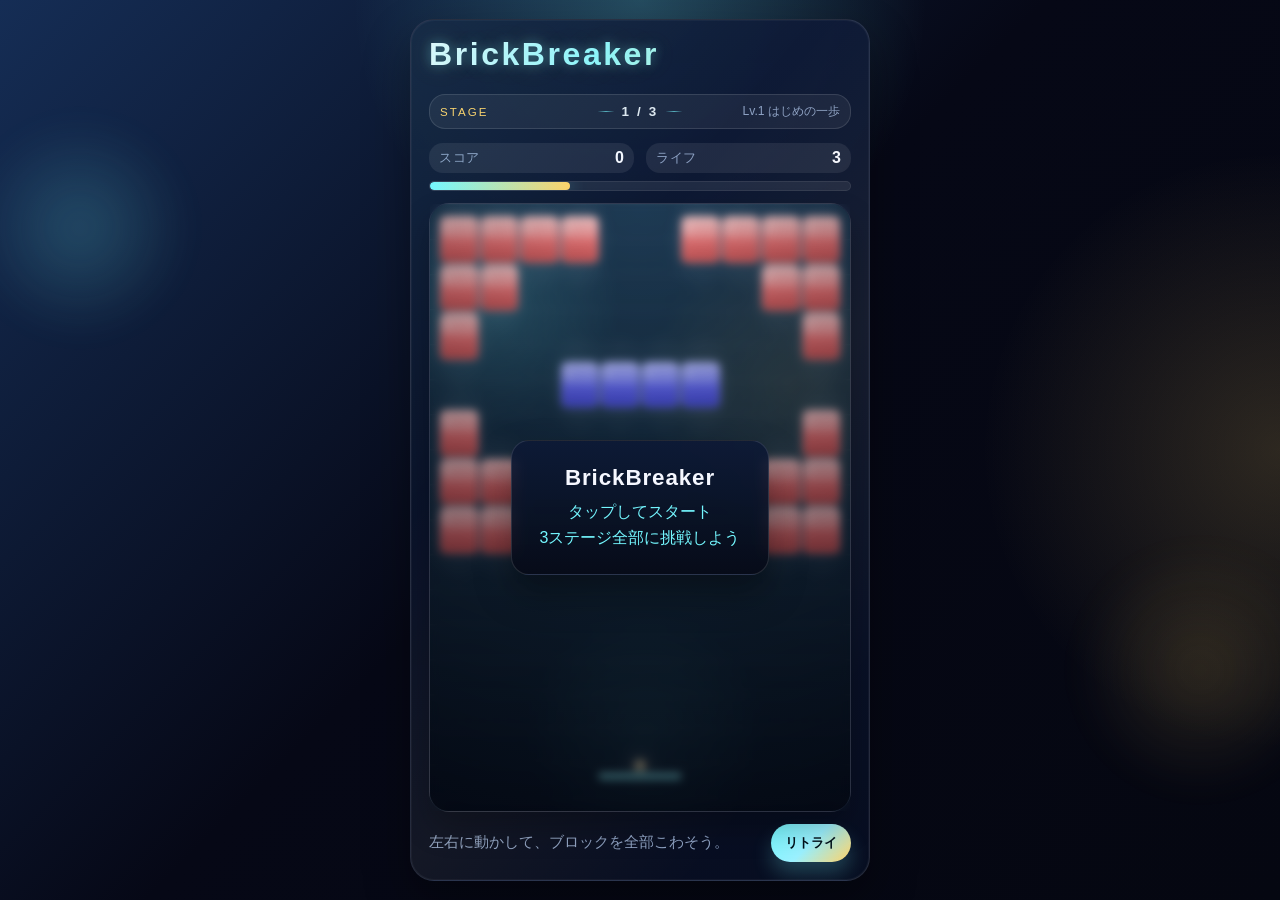
==== BrickBreaker/index.html @ 9001b2fe "Initial commit" ====
<!DOCTYPE html>
<!--
  このファイルは、ゲームの見た目を組み立てる土台です。
  HTMLは「何を画面に出すか」を決める役割があり、
  ここではタイトル、点数、キャンバス、スタート画面、ボタンを配置しています。
-->
<html lang="ja">
  <head>
    <!-- 文字コードを日本語向けに設定します。 -->
    <meta charset="UTF-8" />
    <!-- スマートフォンで見たときに画面サイズに合わせて表示するための設定です。 -->
    <meta name="viewport" content="width=device-width, initial-scale=1.0, maximum-scale=1.0, user-scalable=no" />
    <meta name="theme-color" content="#1c2541" />
    <title>BrickBreaker</title>
    <!-- 見た目を整える CSS を読み込みます。 -->
    <link rel="stylesheet" href="css/styles.css" />
    <link rel="manifest" href="manifest.webmanifest" />
    <link rel="icon" href="icons/icon.svg" type="image/svg+xml" />
  </head>
  <body>
    <!--
      全体のレイアウトをまとめるためのコンテナです。
      画面の中央にゲームカードが表示されるようにしています。
    -->
    <main class="app-shell">
      <!--
        ゲーム本体を囲むカードです。
        ここに HUD（点数や残機）とキャンバスを並べます。
      -->
      <section class="game-card">
        <header class="game-header">
          <div class="title-block">
            <h1>BrickBreaker</h1>
            <p class="subtitle"></p>
            <div class="stage-card" aria-live="polite">
              <span class="stage-label">STAGE</span>
              <strong id="stageBadge">1 / 3</strong>
              <span id="stageName">準備中</span>
            </div>
          </div>
          <button id="installBtn" class="install-btn" type="button" hidden>アプリとして保存</button>
        </header>

        <!-- 得点と残機を表示する部分です。 -->
        <div class="hud">
          <div class="stat">
            <span>スコア</span>
            <!-- JavaScript から中身を更新するための ID です。aria-live で得点変化を読み上げさせます。 -->
            <strong id="score" aria-live="polite">0</strong>
          </div>
          <div class="stat">
            <span>ライフ</span>
            <strong id="lives" aria-live="polite">3</strong>
          </div>
        </div>

        <div class="stage-progress" aria-hidden="true">
          <div id="stageProgress" class="stage-progress-fill"></div>
        </div>

        <!--
          ゲーム画面そのものです。
          Canvas は JavaScript で絵を描くための場所です。
        -->
        <div class="canvas-wrap">
          <!-- 実際のゲーム描画先です。幅と高さを指定しています。 -->
          <canvas id="gameCanvas" width="360" height="520"></canvas>
          <!--
            ゲーム開始前やゲームオーバー時に表示するオーバーレイです。
            ここに「タップしてスタート」などのメッセージを出します。
          -->
          <div id="overlay" class="overlay">
            <div class="overlay-card">
              <h1>BrickBreaker</h1>
              <p id="overlayText" aria-live="assertive">タップしてスタート</p>
            </div>
          </div>
        </div>

        <!-- 下部の操作説明と再スタートボタンです。 -->
        <div class="controls">
          <p>左右に動かして、ブロックを全部こわそう。</p>
          <button id="restartBtn" type="button">リトライ</button>
        </div>
      </section>
    </main>

    <!--
      Phaser 3 + 通常の <script> タグで読み込みます（ES Modules は使いません）。
      読み込み順は、Phaser 本体 -> レイアウト -> 設定 -> 共通定数 -> ゲーム本体です。
      ローカル確認は file:// よりも http:// での起動を推奨します。
    -->
    <script src="libs/phaser.min.js"></script>
    <script src="js/layouts.js"></script>
    <script src="js/config.js"></script>
    <script src="js/constants.js"></script>
    <script src="js/render.js"></script>
    <script src="js/sound.js"></script>
    <script src="js/phaser-game.js"></script>
    <script>
      /*
        対応ブラウザでは Service Worker を登録し、PWA としてオフラインでも起動しやすくします。
      */
      if ("serviceWorker" in navigator) {
        window.addEventListener("load", function () {
          navigator.serviceWorker.register("./sw.js").catch(function (error) {
            console.warn("Service Worker registration failed:", error);
          });
        });
      }

      /*
        「アプリとして保存」ボタンを最小構成で扱うための処理です。
        インストール可能なタイミングでイベントを受け取り、ボタン押下で prompt を表示します。
      */
      (function () {
        const installButton = document.getElementById("installBtn");
        if (!installButton) {
          return;
        }

        let deferredInstallPrompt = null;

        window.addEventListener("beforeinstallprompt", function (event) {
          event.preventDefault();
          deferredInstallPrompt = event;
          installButton.hidden = false;
        });

        installButton.addEventListener("click", async function () {
          if (!deferredInstallPrompt) {
            return;
          }

          deferredInstallPrompt.prompt();
          await deferredInstallPrompt.userChoice;
          deferredInstallPrompt = null;
          installButton.hidden = true;
        });

        window.addEventListener("appinstalled", function () {
          deferredInstallPrompt = null;
          installButton.hidden = true;
        });
      })();
    </script>
  </body>
</html>
---- BrickBreaker/css/styles.css ----
/*
  この CSS は、ゲーム画面の見た目を整えるためのルール集です。
  ここでは色、余白、レイアウト、ボタンの見た目などを決めています。
  変数 (:root) を使うと、色を一元管理しやすくなります。
*/
:root {
  /* ダークな雰囲気を作るための基本色です。 */
  color-scheme: dark;
  /* 画面全体の背景色です。 */
  --bg: #060816;
  --bg-2: #101c38;
  /* ゲームカードの背景色です。 */
  --panel: rgba(8, 15, 35, 0.9);
  --panel-strong: rgba(14, 26, 55, 0.94);
  /* 目立つ青緑のアクセント色です。 */
  --accent: #74f7ff;
  --accent-2: #ffd166;
  --accent-3: #9df87f;
  /* 文字色です。 */
  --text: #f5f7ff;
  /* 少し薄い色の文字です。 */
  --muted: #8ea2c4;
}

/*
  すべての要素に box-sizing を適用して、
  padding や border を含めたサイズ計算にします。
  これにより、レイアウトが崩れにくくなります。
*/
* {
  box-sizing: border-box;
}

/*
  body はページ全体の土台です。
  画面の中央にゲームを置くために、Grid レイアウトを使っています。
*/
body {
  margin: 0;
  min-height: 100vh;
  font-family: "M PLUS Rounded 1c", "Hiragino Maru Gothic ProN", "Yu Gothic", sans-serif;
  /* 放射状のグラデーションで、モダンかつ少しゲームっぽい雰囲気を作ります。 */
  background:
    radial-gradient(circle at top, rgba(116, 247, 255, 0.24), transparent 26%),
    radial-gradient(circle at right, rgba(255, 209, 102, 0.16), transparent 22%),
    linear-gradient(135deg, #152d55 0%, var(--bg) 48%, #050711 100%);
  color: var(--text);
  display: grid;
  place-items: center;
  padding: 16px;
  overflow-x: hidden;
  position: relative;
}

body::before,
body::after {
  content: "";
  position: fixed;
  inset: auto;
  pointer-events: none;
  z-index: 0;
  filter: blur(18px);
  opacity: 0.7;
}

body::before {
  width: 240px;
  height: 240px;
  left: -40px;
  top: 12vh;
  border-radius: 50%;
  background: radial-gradient(circle, rgba(116, 247, 255, 0.28), transparent 65%);
  animation: floatBlob 10s ease-in-out infinite;
}

body::after {
  width: 280px;
  height: 280px;
  right: -60px;
  bottom: 10vh;
  border-radius: 50%;
  background: radial-gradient(circle, rgba(255, 209, 102, 0.2), transparent 65%);
  animation: floatBlob 13s ease-in-out infinite reverse;
}

/*
  アプリ全体の横幅を制限します。
  画面が広いときは 460px くらいに収め、
  それ以上は広がりすぎないようにします。
*/
.app-shell {
  width: min(100%, 460px);
  position: relative;
  z-index: 1;
}

/*
  ゲームカードです。
  背景、角丸、影、境界線を付けて、
  画面の中でゲームが立ち上がるように見せています。
*/
.game-card {
  background: linear-gradient(180deg, var(--panel-strong), var(--panel));
  border: 1px solid rgba(255, 255, 255, 0.12);
  border-radius: 24px;
  padding: 18px;
  box-shadow: 0 20px 45px rgba(0, 0, 0, 0.35), 0 0 0 1px rgba(255, 255, 255, 0.04) inset;
  position: relative;
  overflow: hidden;
  animation: cardEnter 0.6s ease-out both;
}

.game-card::before {
  content: "";
  position: absolute;
  inset: 0;
  background: linear-gradient(130deg, rgba(116, 247, 255, 0.08), transparent 35%, rgba(255, 209, 102, 0.05) 60%, transparent 85%);
  pointer-events: none;
}

@keyframes cardEnter {
  from {
    opacity: 0;
    transform: translateY(12px) scale(0.98);
  }
  to {
    opacity: 1;
    transform: translateY(0) scale(1);
  }
}

@keyframes floatBlob {
  0%, 100% { transform: translateY(0) translateX(0) scale(1); }
  50% { transform: translateY(-18px) translateX(8px) scale(1.05); }
}

/* 画面の最初の印象を作るヘッダー */
.game-header {
  display: flex;
  justify-content: space-between;
  align-items: flex-start;
  gap: 12px;
  margin-bottom: 14px;
}

.install-btn {
  flex: 0 0 auto;
  margin-top: 2px;
  padding: 8px 12px;
  font-size: 0.78rem;
  letter-spacing: 0.04em;
  white-space: nowrap;
}

.title-block {
  min-width: 0;
  width: 100%;
  display: flex;
  flex-direction: column;
  gap: 8px;
}

.title-block h1 {
  margin: 0;
  font-size: clamp(1.6rem, 5vw, 2rem);
  line-height: 1;
  letter-spacing: 0.08em;
  display: inline-block;
  position: relative;
  font-weight: 900;
  background: linear-gradient(120deg, #ecf9ff 0%, #8ff6ff 40%, #ffe7aa 100%);
  -webkit-background-clip: text;
  background-clip: text;
  -webkit-text-fill-color: transparent;
  text-shadow:
    0 0 12px rgba(116, 247, 255, 0.38),
    0 0 28px rgba(255, 209, 102, 0.18);
}

.subtitle {
  margin: 8px 0 0;
  color: var(--muted);
  font-size: 0.95rem;
  line-height: 1.5;
}

.stage-card {
  flex: 0 0 auto;
  min-width: 0;
  padding: 8px 10px;
  border-radius: 16px;
  background: rgba(255, 255, 255, 0.06);
  border: 1px solid rgba(255, 255, 255, 0.12);
  text-align: left;
  display: grid;
  grid-template-columns: 1fr auto 1fr;
  align-items: center;
  gap: 8px;
  width: 100%;
  margin-left: 0;
}

.stage-label {
  display: inline-block;
  justify-self: start;
  margin-bottom: 0;
  color: var(--accent-2);
  font-size: 0.72rem;
  letter-spacing: 0.18em;
}

#stageBadge {
  display: inline-flex;
  align-items: center;
  justify-content: center;
  gap: 8px;
  justify-self: center;
  padding: 0;
  border: 0;
  background: transparent;
  color: rgba(240, 248, 255, 0.92);
  letter-spacing: 0.16em;
  text-shadow: none;
  box-shadow: none;
  font-size: 0.84rem;
  font-weight: 700;
}

#stageBadge::before,
#stageBadge::after {
  content: "";
  width: 16px;
  height: 1px;
  border-radius: 999px;
  background: linear-gradient(90deg, rgba(116, 247, 255, 0.05), rgba(116, 247, 255, 0.65), rgba(116, 247, 255, 0.05));
}

#stageName {
  display: inline-block;
  margin-top: 0;
  color: var(--muted);
  font-size: 0.76rem;
  white-space: nowrap;
  overflow: hidden;
  text-overflow: ellipsis;
  justify-self: end;
  text-align: right;
}

.stage-progress {
  height: 10px;
  margin: 0 0 12px;
  border-radius: 999px;
  overflow: hidden;
  background: rgba(255, 255, 255, 0.08);
  border: 1px solid rgba(255, 255, 255, 0.08);
}

.stage-progress-fill {
  width: 33.333%;
  height: 100%;
  border-radius: inherit;
  background: linear-gradient(90deg, var(--accent), var(--accent-2));
  box-shadow: 0 0 18px rgba(116, 247, 255, 0.4);
  transition: width 0.25s ease;
}

/*
  スコアと残機の表示部分です。
  左右に並べるために flex を使っています。
*/
.hud {
  display: flex;
  justify-content: space-between;
  gap: 12px;
  margin-bottom: 8px;
}

/*
  1つ1つの表示ボックスです。
  背景を少し明るくして、数字が目立つようにしています。
*/
.stat {
  flex: 1;
  background: rgba(255, 255, 255, 0.08);
  border-radius: 14px;
  padding: 6px 10px;
  display: flex;
  justify-content: space-between;
  align-items: center;
}

/*
  ラベルの文字です。
  少し薄い色にして、数字よりも控えめに見せています。
*/
.stat span {
  color: var(--muted);
  font-size: 0.82rem;
  letter-spacing: 0.04em;
}

/*
  数字そのものです。
  ここは少し太めにして、目立たせます。
*/
.stat strong {
  font-size: 1rem;
  color: var(--text);
}

/*
  Canvas を入れる外側の箱です。
  position: relative を付けることで、
  オーバーレイを Canvas の上に重ねられるようにしています。
*/
.canvas-wrap {
  position: relative;
  border-radius: 20px;
  overflow: hidden;
  border: 1px solid rgba(255, 255, 255, 0.14);
  box-shadow: 0 16px 30px rgba(0, 0, 0, 0.25), 0 0 0 1px rgba(116, 247, 255, 0.08) inset;
}

/*
  実際のゲーム描画先です。
  ここではサイズ・タッチ操作など「配置/操作」に関する見た目だけを担当し、
  ゲーム内の背景やオブジェクト描画は JavaScript（Phaser）側で行います。
*/
#gameCanvas {
  display: block;
  width: 100%;
  height: auto;
  background: transparent;
  touch-action: none;
  /* 長押しやドレーギでテキスト選択セービーが出ないようにする。 */
  -webkit-user-select: none;
  user-select: none;
  -webkit-touch-callout: none;
}

/*
  開始前や終了時に表示する半透明の覆いです。
  絶対配置にしてキャンバスの上にかぶせています。
*/
.overlay {
  position: absolute;
  inset: 0;
  display: grid;
  place-items: center;
  background: radial-gradient(circle at top, rgba(116, 247, 255, 0.12), rgba(3, 6, 16, 0.74));
  backdrop-filter: blur(4px);
}

/*
  JavaScript から hidden クラスを付け外しして、
  表示・非表示を切り替えます。
*/
.overlay.hidden {
  display: none;
}

/*
  オーバーレイの中のカードです。
  角丸と背景で、メッセージが読みやすいようにしています。
*/
.overlay-card {
  text-align: center;
  padding: 24px 28px;
  border-radius: 18px;
  background: linear-gradient(180deg, rgba(14, 26, 55, 0.92), rgba(7, 12, 24, 0.95));
  border: 1px solid rgba(255, 255, 255, 0.12);
  box-shadow: 0 18px 36px rgba(0, 0, 0, 0.35);
}

/*
  タイトル文字です。
  見出しなので少し大きめにしています。
*/
.overlay-card h1 {
  margin: 0 0 8px;
  font-size: 1.4rem;
  letter-spacing: 0.04em;
}

/*
  オーバーレイの本文です。
  改行が入ることがあるため、pre-line を使って見やすくしています。
*/
.overlay-card p {
  margin: 0;
  color: var(--accent);
  white-space: pre-line;
  line-height: 1.6;
}

/*
  操作説明とボタンを横に並べるための部分です。
*/
.controls {
  display: flex;
  justify-content: space-between;
  align-items: center;
  gap: 12px;
  margin-top: 12px;
}

/*
  説明文です。
  少し薄い色にして、ボタンより目立たないようにしています。
*/
.controls p {
  margin: 0;
  color: var(--muted);
  font-size: 0.95rem;
  line-height: 1.5;
}

/*
  もういちどボタンです。
  角丸で丸みを出し、グラデーションでポップ感を持たせています。
*/
button {
  border: 0;
  border-radius: 999px;
  padding: 10px 14px;
  font-weight: 700;
  color: #02111b;
  background: linear-gradient(135deg, var(--accent), #9bf1ff 50%, var(--accent-2) 100%);
  cursor: pointer;
  /* ボタンを連打してもダブレタップでズームしないようにする。 */
  touch-action: manipulation;
  box-shadow: 0 12px 20px rgba(116, 247, 255, 0.22);
}

/*
  ボタンを押したときに少し縮むようにして、
  クリック感を出しています。
*/
button:active {
  transform: scale(0.98);
}

button:hover {
  filter: brightness(1.04);
}

/*
  スマートフォンでは下部のレイアウトを縦並びにして、
  ボタンが画面幅に収まるようにしています。
*/
@media (max-width: 480px) {
  .game-card {
    padding: 14px;
  }

  .game-header {
    flex-direction: column;
  }

  .stage-card {
    width: 100%;
    text-align: left;
  }

  .controls {
    flex-direction: column;
    align-items: stretch;
  }

  button {
    width: 100%;
  }
}
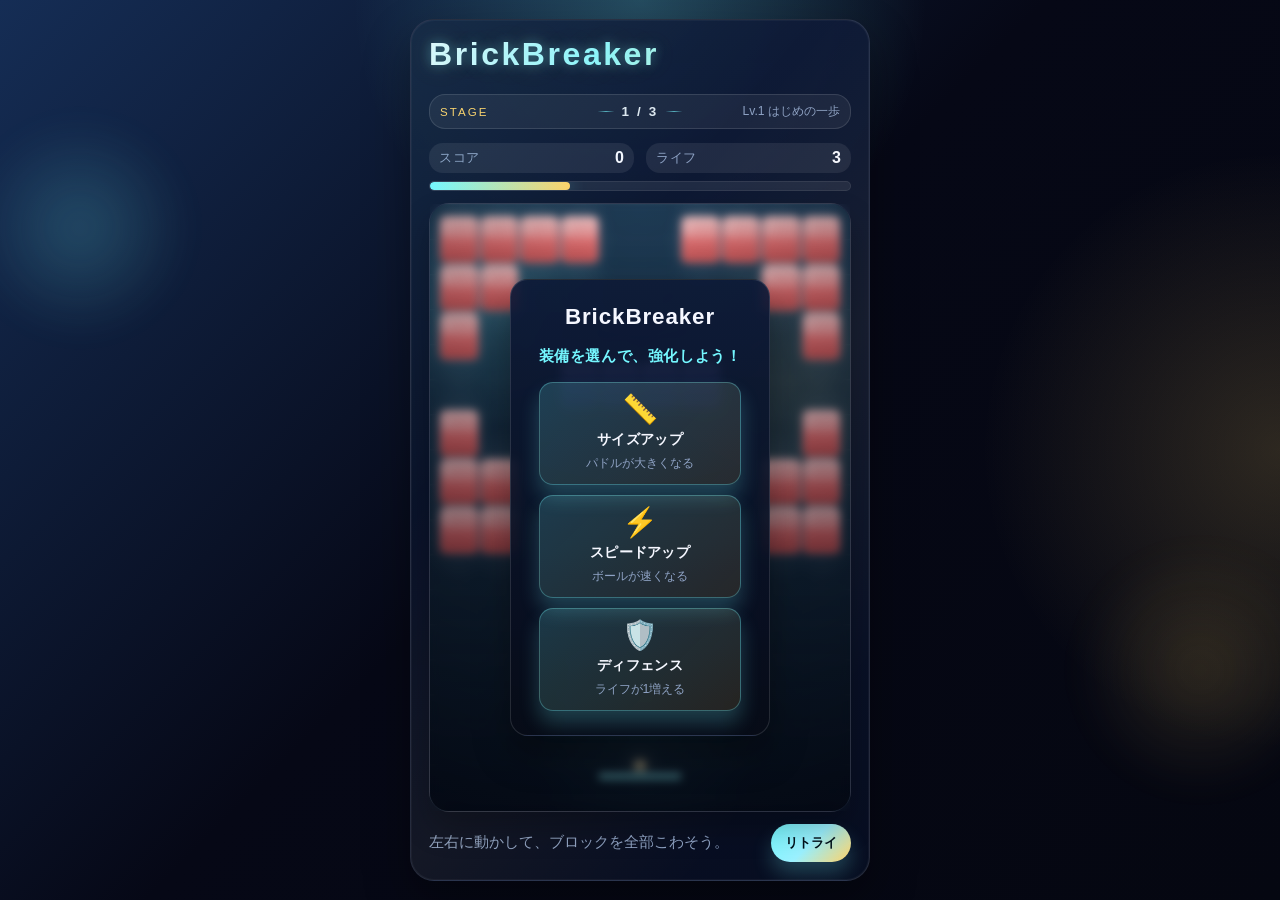
==== commit 6320cbba: "commit split1" ====
--- a/BrickBreaker/index.html
+++ b/BrickBreaker/index.html
@@ -73,6 +73,27 @@
             <div class="overlay-card">
               <h1>BrickBreaker</h1>
               <p id="overlayText" aria-live="assertive">タップしてスタート</p>
+              <!-- 装備選択ボタングループ（ゲーム初期化時に表示/非表示を切り替える） -->
+              <div id="equipmentPanel" class="equipment-panel hidden">
+                <p class="equipment-title">装備を選んで、強化しよう！</p>
+                <div class="equipment-buttons">
+                  <button id="equipmentA" class="equipment-btn" type="button">
+                    <span class="equipment-icon">📏</span>
+                    <span class="equipment-name">サイズアップ</span>
+                    <span class="equipment-desc">パドルが大きくなる</span>
+                  </button>
+                  <button id="equipmentB" class="equipment-btn" type="button">
+                    <span class="equipment-icon">⚡</span>
+                    <span class="equipment-name">スピードアップ</span>
+                    <span class="equipment-desc">ボールが速くなる</span>
+                  </button>
+                  <button id="equipmentC" class="equipment-btn" type="button">
+                    <span class="equipment-icon">🛡️</span>
+                    <span class="equipment-name">ディフェンス</span>
+                    <span class="equipment-desc">ライフが1増える</span>
+                  </button>
+                </div>
+              </div>
             </div>
           </div>
         </div>
--- a/BrickBreaker/css/styles.css
+++ b/BrickBreaker/css/styles.css
@@ -472,3 +472,89 @@
     width: 100%;
   }
 }
+
+/*
+  装備選択パネルのスタイルです。
+  ゲーム開始前のオーバーレイ内に表示されます。
+*/
+.equipment-panel {
+  display: flex;
+  flex-direction: column;
+  gap: 14px;
+  margin-top: 14px;
+}
+
+.equipment-panel.hidden {
+  display: none;
+}
+
+.equipment-title {
+  margin: 0;
+  color: var(--accent);
+  font-size: 0.95rem;
+  font-weight: 700;
+  text-align: center;
+  letter-spacing: 0.04em;
+}
+
+/*
+  装備ボタンのグループレイアウトです。
+  縦並びで3つのボタンを配置します。
+*/
+.equipment-buttons {
+  display: flex;
+  flex-direction: column;
+  gap: 10px;
+}
+
+/*
+  個別の装備ボタンのスタイルです。
+  アイコン・名前・説明を縦方向に並べています。
+*/
+.equipment-btn {
+  display: flex;
+  flex-direction: column;
+  align-items: center;
+  justify-content: center;
+  gap: 6px;
+  padding: 12px 14px;
+  background: linear-gradient(135deg, rgba(116, 247, 255, 0.18), rgba(255, 209, 102, 0.12) 100%);
+  border: 1px solid rgba(116, 247, 255, 0.3);
+  border-radius: 14px;
+  color: var(--text);
+  font-weight: 600;
+  cursor: pointer;
+  transition: all 0.2s ease;
+  /* ボタン内の要素を中央揃えにします。 */
+  text-align: center;
+}
+
+.equipment-btn:hover {
+  background: linear-gradient(135deg, rgba(116, 247, 255, 0.24), rgba(255, 209, 102, 0.18) 100%);
+  border-color: rgba(116, 247, 255, 0.5);
+  box-shadow: 0 8px 16px rgba(116, 247, 255, 0.18);
+}
+
+.equipment-btn:active {
+  transform: scale(0.96);
+}
+
+.equipment-icon {
+  display: block;
+  font-size: 1.8rem;
+  line-height: 1;
+}
+
+.equipment-name {
+  display: block;
+  font-size: 0.9rem;
+  font-weight: 700;
+  letter-spacing: 0.02em;
+}
+
+.equipment-desc {
+  display: block;
+  font-size: 0.78rem;
+  color: var(--muted);
+  font-weight: 400;
+}
